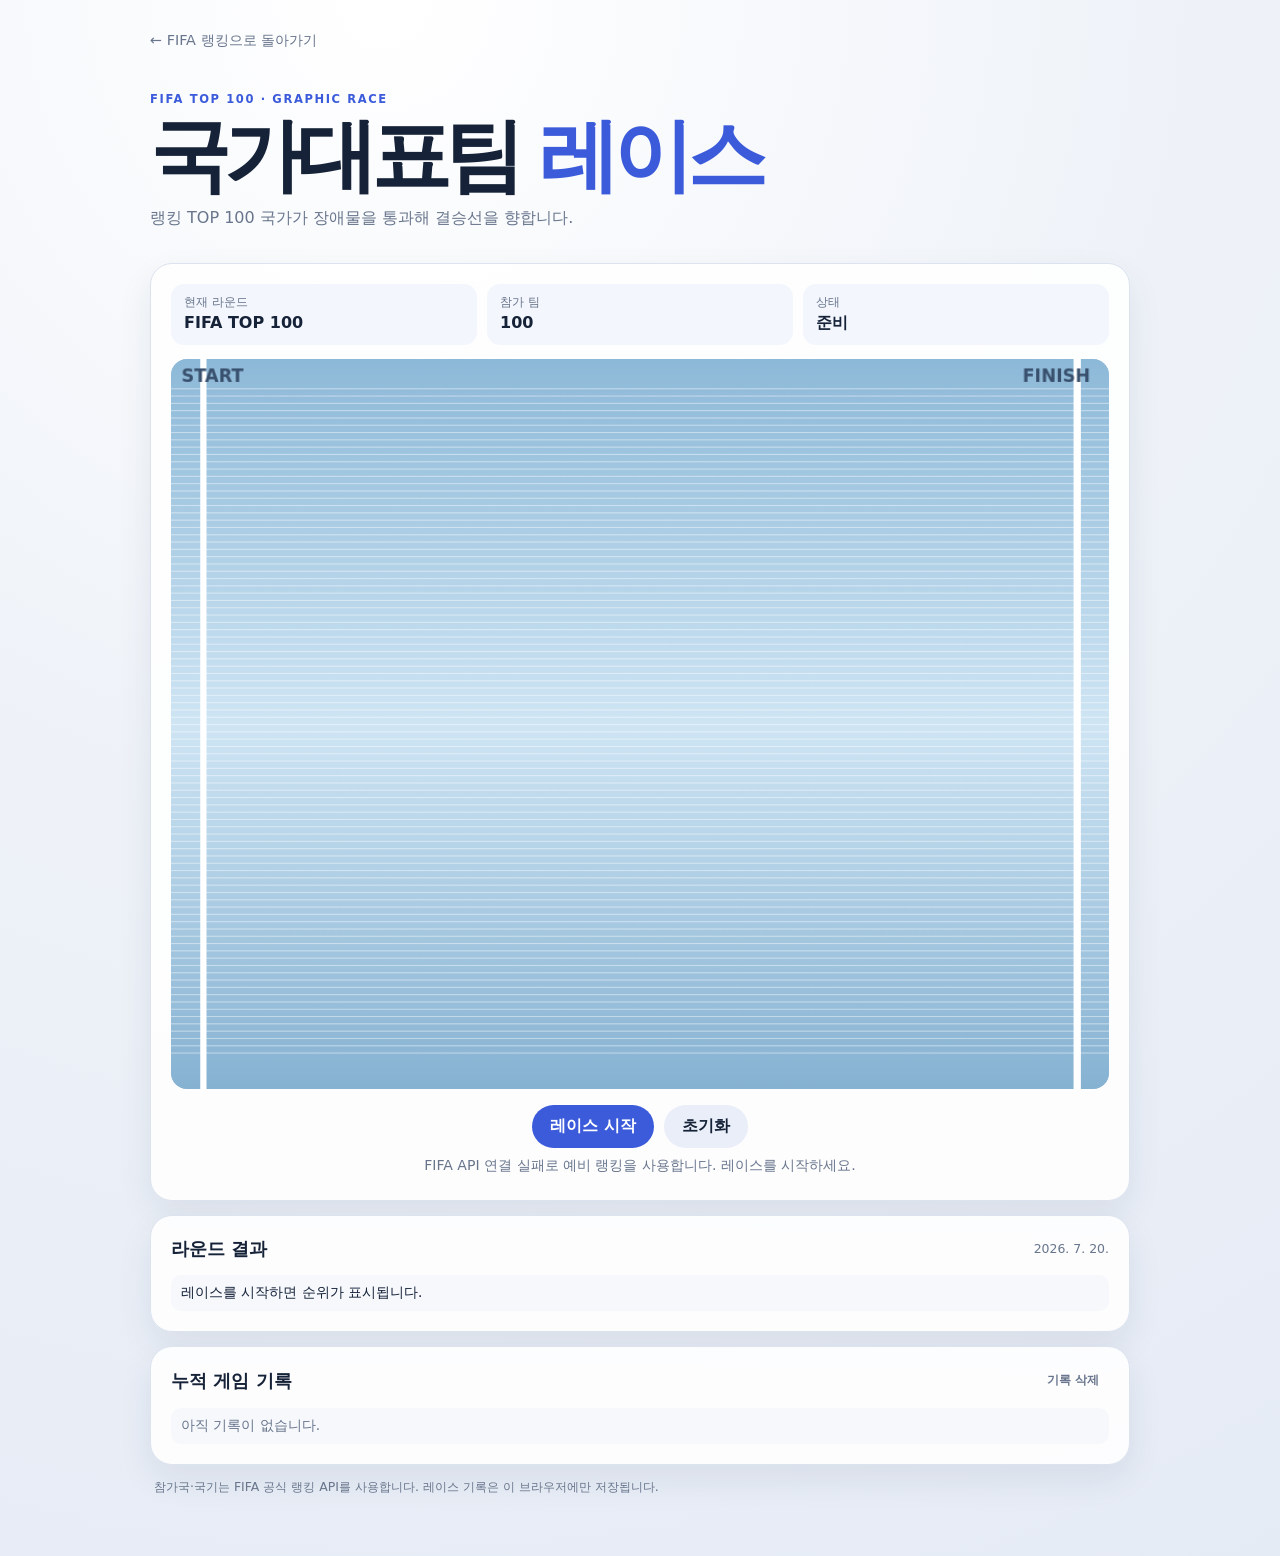
==== football.html @ ff51bb45 "Add FIFA ranking fallback and Korean names" ====
<!doctype html>
<html lang="ko">
  <head>
    <meta charset="utf-8">
    <meta name="viewport" content="width=device-width, initial-scale=1">
    <meta name="description" content="FIFA TOP 100 국가대표팀 그래픽 레이스 토너먼트">
    <title>FIFA TOP 100 그래픽 레이스</title>
    <link rel="stylesheet" href="football.css?v=2">
    <script type="module" src="football.js?v=3"></script>
  </head>
  <body>
    <main class="football-shell">
      <a class="back-link" href="rankings.html">← FIFA 랭킹으로 돌아가기</a>
      <header class="football-header">
        <p class="eyebrow">FIFA TOP 100 · GRAPHIC RACE</p>
        <h1>국가대표팀 <span>레이스</span></h1>
        <p>랭킹 TOP 100 국가가 장애물을 통과해 결승선을 향합니다.</p>
      </header>

      <section class="race-panel" aria-label="레이스 게임">
        <div class="race-toolbar">
          <div><span class="label">현재 라운드</span><strong id="round-label">FIFA TOP 100</strong></div>
          <div><span class="label">참가 팀</span><strong id="team-count">100</strong></div>
          <div><span class="label">상태</span><strong id="race-status">준비</strong></div>
        </div>
        <div class="canvas-wrap"><canvas id="race-canvas" width="900" height="700" aria-label="국가대표팀 가로 레이스 그래픽"></canvas><div id="canvas-loading" class="canvas-loading">FIFA TOP 100을 불러오는 중입니다…</div></div>
        <div class="race-controls"><button id="start-race" class="primary-button" type="button" disabled>레이스 시작</button><button id="reset-race" class="secondary-button" type="button">초기화</button></div>
        <p id="race-message" class="race-message" role="status" aria-live="polite"></p>
      </section>

      <section class="standings-panel" aria-labelledby="standings-title">
        <div class="section-heading"><h2 id="standings-title">라운드 결과</h2><span id="last-update"></span></div>
        <ol id="standings-list" class="standings-list"><li>레이스를 시작하면 순위가 표시됩니다.</li></ol>
      </section>

      <section class="history-panel" aria-labelledby="history-title">
        <div class="section-heading"><h2 id="history-title">누적 게임 기록</h2><button id="clear-history" class="text-button" type="button">기록 삭제</button></div>
        <ul id="history-list" class="history-list"><li>아직 기록이 없습니다.</li></ul>
      </section>
      <p class="source-note">참가국·국기는 FIFA 공식 랭킹 API를 사용합니다. 레이스 기록은 이 브라우저에만 저장됩니다.</p>
    </main>
  </body>
</html>
---- football.css ----
:root { --ink:#152238; --muted:#68758c; --paper:#eef2f8; --card:#fff; --line:#dce3ef; --accent:#3b5bdb; --good:#087443; --bad:#b42318; }
* { box-sizing:border-box; }
body { margin:0; min-height:100vh; color:var(--ink); background:radial-gradient(circle at 30% 0,#fff 0,#eef2f8 45%,#e5ebf5 100%); font-family:system-ui,"Noto Sans KR",sans-serif; }
.football-shell { width:min(980px,calc(100% - 32px)); margin:0 auto; padding:30px 0 60px; } .back-link { color:var(--muted); font-size:.9rem; text-decoration:none; } .back-link:hover { color:var(--ink); }
.football-header { padding:42px 0 20px; } .eyebrow { margin:0 0 10px; color:var(--accent); font-size:.72rem; font-weight:800; letter-spacing:.14em; } h1 { margin:0 0 12px; font-size:clamp(2.5rem,8vw,5rem); line-height:1; letter-spacing:-.08em; } h1 span { color:var(--accent); } .football-header p:last-child { margin:0; color:var(--muted); }
.race-panel,.standings-panel,.history-panel { margin-top:14px; padding:20px; border:1px solid var(--line); border-radius:22px; background:rgba(255,255,255,.9); box-shadow:0 14px 34px rgba(31,47,78,.08); } .race-toolbar { display:grid; grid-template-columns:repeat(3,1fr); gap:10px; margin-bottom:14px; } .race-toolbar div { padding:11px 13px; border-radius:13px; background:#f3f6fc; } .label { display:block; color:var(--muted); font-size:.72rem; } .race-toolbar strong { display:block; margin-top:3px; font-size:1rem; }
.canvas-wrap { position:relative; width:100%; overflow:hidden; border-radius:16px; background:#b8d5ef; } canvas { display:block; width:100%; height:auto; background:#b8d5ef; } .canvas-loading { position:absolute; inset:0; display:grid; place-items:center; color:#fff; background:rgba(21,34,56,.7); font-weight:800; } .canvas-loading[hidden] { display:none; }
.race-controls { display:flex; justify-content:center; gap:10px; margin:16px 0 8px; } .primary-button,.secondary-button,.text-button { padding:11px 18px; border:0; border-radius:999px; cursor:pointer; font:inherit; font-weight:800; } .primary-button { color:#fff; background:var(--accent); } .primary-button:hover { background:#2f49b3; } .primary-button:disabled { cursor:wait; opacity:.5; } .secondary-button { color:var(--ink); background:#e9eef8; } .text-button { padding:5px 10px; color:var(--muted); background:transparent; font-size:.78rem; } .text-button:hover { color:var(--bad); } .race-message { min-height:24px; margin:0; color:var(--muted); text-align:center; font-size:.88rem; }
.section-heading { display:flex; align-items:center; justify-content:space-between; gap:12px; } h2 { margin:0; font-size:1.15rem; } #last-update { color:var(--muted); font-size:.78rem; } .standings-list,.history-list { display:grid; gap:7px; margin:14px 0 0; padding:0; list-style:none; } .standings-list li,.history-list li { display:flex; align-items:center; gap:10px; padding:9px 10px; border-radius:10px; background:#f6f8fc; font-size:.85rem; } .standings-list li strong { min-width:30px; color:var(--accent); } .rank-note { margin-left:auto; color:var(--muted); font-size:.74rem; } .mini-flag { width:28px; height:19px; border-radius:3px; object-fit:cover; } .history-list li { justify-content:space-between; color:var(--muted); } .history-list strong { color:var(--ink); } .source-note { margin:14px 4px 0; color:var(--muted); font-size:.78rem; }
@media (max-width:560px) { .football-shell { width:min(100% - 24px,980px); padding-top:20px; } .football-header { padding:36px 0 18px; } .race-panel,.standings-panel,.history-panel { padding:14px; border-radius:18px; } .race-toolbar { gap:6px; } .race-toolbar div { padding:9px 8px; } .race-toolbar strong { font-size:.84rem; } .race-controls button { flex:1; padding-inline:10px; } }
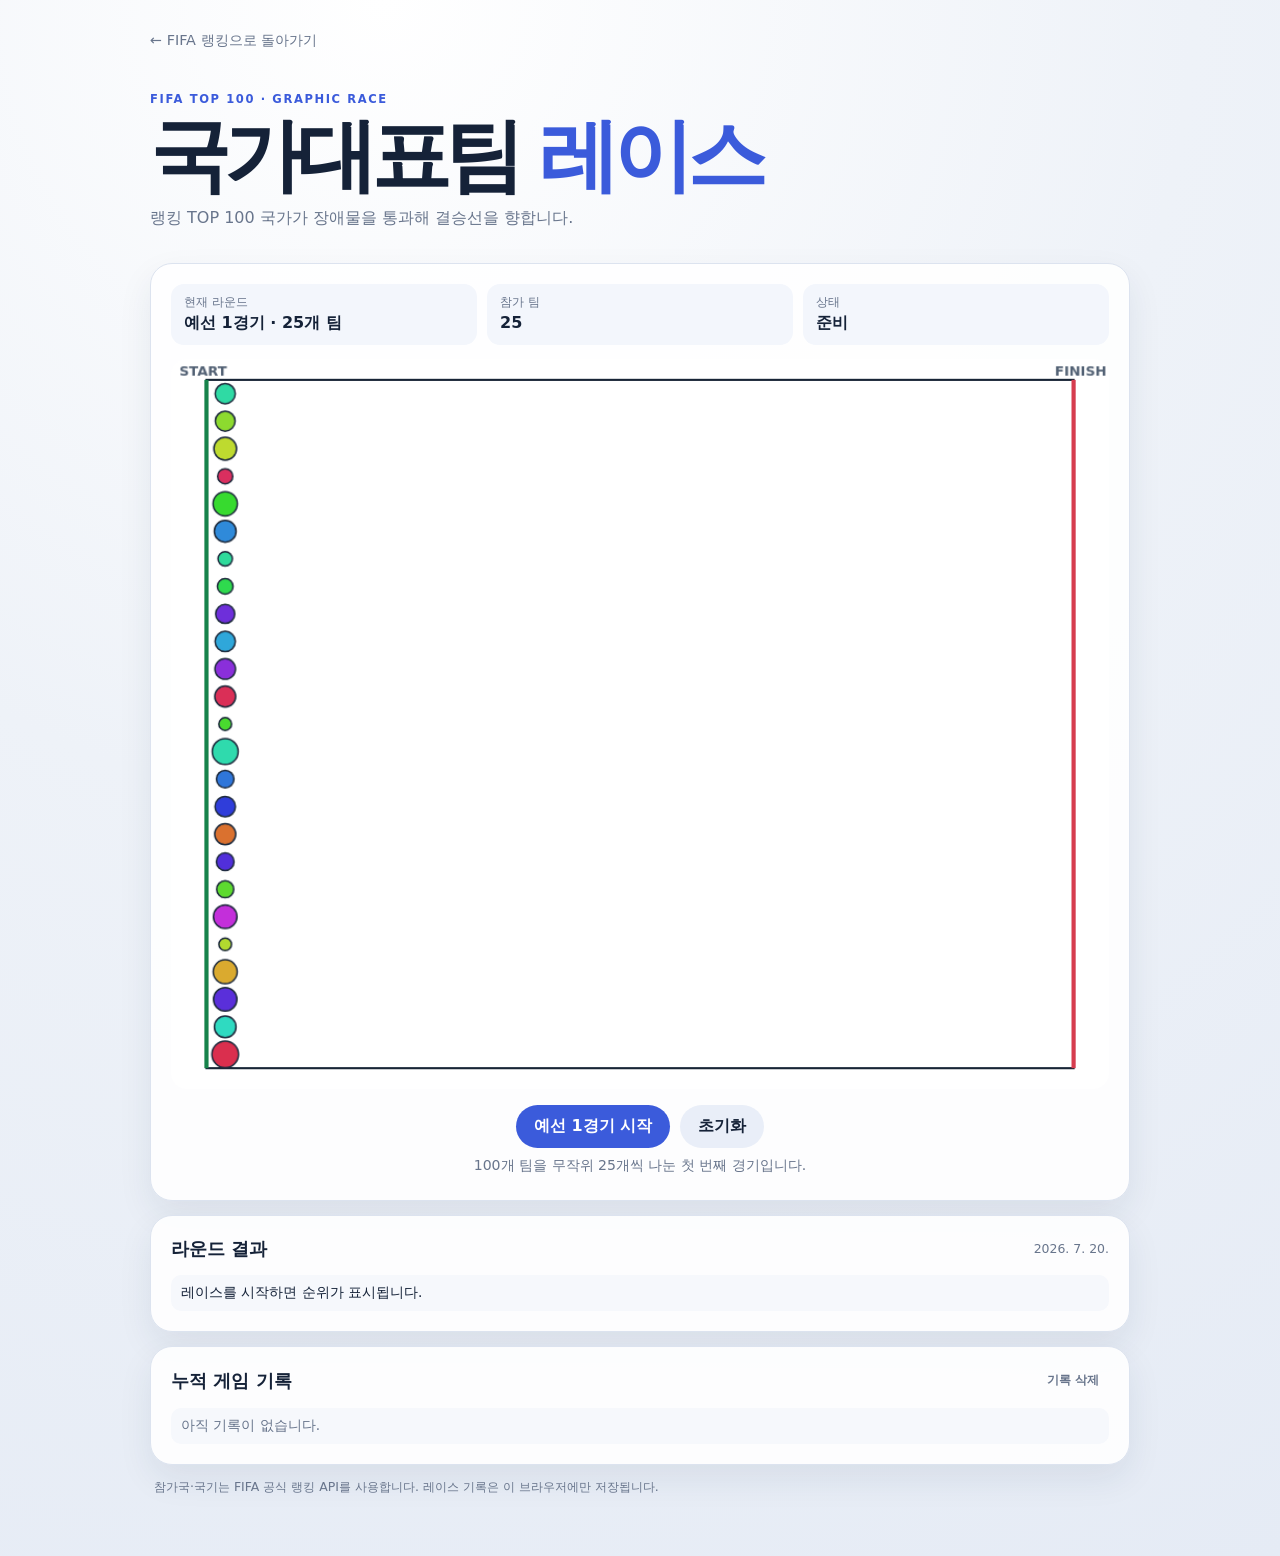
==== commit da05fd4e: "Rebuild football tournament physics" ====
--- a/football.html
+++ b/football.html
@@ -5,8 +5,8 @@
     <meta name="viewport" content="width=device-width, initial-scale=1">
     <meta name="description" content="FIFA TOP 100 국가대표팀 그래픽 레이스 토너먼트">
     <title>FIFA TOP 100 그래픽 레이스</title>
-    <link rel="stylesheet" href="football.css?v=2">
-    <script type="module" src="football.js?v=3"></script>
+    <link rel="stylesheet" href="football.css?v=3">
+    <script type="module" src="football.js?v=5"></script>
   </head>
   <body>
     <main class="football-shell">
--- a/football.css
+++ b/football.css
@@ -4,7 +4,7 @@
 .football-shell { width:min(980px,calc(100% - 32px)); margin:0 auto; padding:30px 0 60px; } .back-link { color:var(--muted); font-size:.9rem; text-decoration:none; } .back-link:hover { color:var(--ink); }
 .football-header { padding:42px 0 20px; } .eyebrow { margin:0 0 10px; color:var(--accent); font-size:.72rem; font-weight:800; letter-spacing:.14em; } h1 { margin:0 0 12px; font-size:clamp(2.5rem,8vw,5rem); line-height:1; letter-spacing:-.08em; } h1 span { color:var(--accent); } .football-header p:last-child { margin:0; color:var(--muted); }
 .race-panel,.standings-panel,.history-panel { margin-top:14px; padding:20px; border:1px solid var(--line); border-radius:22px; background:rgba(255,255,255,.9); box-shadow:0 14px 34px rgba(31,47,78,.08); } .race-toolbar { display:grid; grid-template-columns:repeat(3,1fr); gap:10px; margin-bottom:14px; } .race-toolbar div { padding:11px 13px; border-radius:13px; background:#f3f6fc; } .label { display:block; color:var(--muted); font-size:.72rem; } .race-toolbar strong { display:block; margin-top:3px; font-size:1rem; }
-.canvas-wrap { position:relative; width:100%; overflow:hidden; border-radius:16px; background:#b8d5ef; } canvas { display:block; width:100%; height:auto; background:#b8d5ef; } .canvas-loading { position:absolute; inset:0; display:grid; place-items:center; color:#fff; background:rgba(21,34,56,.7); font-weight:800; } .canvas-loading[hidden] { display:none; }
+.canvas-wrap { position:relative; width:100%; overflow:hidden; border-radius:16px; background:#fff; } canvas { display:block; width:100%; height:auto; background:#fff; } .canvas-loading { position:absolute; inset:0; display:grid; place-items:center; color:#fff; background:rgba(21,34,56,.7); font-weight:800; } .canvas-loading[hidden] { display:none; }
 .race-controls { display:flex; justify-content:center; gap:10px; margin:16px 0 8px; } .primary-button,.secondary-button,.text-button { padding:11px 18px; border:0; border-radius:999px; cursor:pointer; font:inherit; font-weight:800; } .primary-button { color:#fff; background:var(--accent); } .primary-button:hover { background:#2f49b3; } .primary-button:disabled { cursor:wait; opacity:.5; } .secondary-button { color:var(--ink); background:#e9eef8; } .text-button { padding:5px 10px; color:var(--muted); background:transparent; font-size:.78rem; } .text-button:hover { color:var(--bad); } .race-message { min-height:24px; margin:0; color:var(--muted); text-align:center; font-size:.88rem; }
 .section-heading { display:flex; align-items:center; justify-content:space-between; gap:12px; } h2 { margin:0; font-size:1.15rem; } #last-update { color:var(--muted); font-size:.78rem; } .standings-list,.history-list { display:grid; gap:7px; margin:14px 0 0; padding:0; list-style:none; } .standings-list li,.history-list li { display:flex; align-items:center; gap:10px; padding:9px 10px; border-radius:10px; background:#f6f8fc; font-size:.85rem; } .standings-list li strong { min-width:30px; color:var(--accent); } .rank-note { margin-left:auto; color:var(--muted); font-size:.74rem; } .mini-flag { width:28px; height:19px; border-radius:3px; object-fit:cover; } .history-list li { justify-content:space-between; color:var(--muted); } .history-list strong { color:var(--ink); } .source-note { margin:14px 4px 0; color:var(--muted); font-size:.78rem; }
 @media (max-width:560px) { .football-shell { width:min(100% - 24px,980px); padding-top:20px; } .football-header { padding:36px 0 18px; } .race-panel,.standings-panel,.history-panel { padding:14px; border-radius:18px; } .race-toolbar { gap:6px; } .race-toolbar div { padding:9px 8px; } .race-toolbar strong { font-size:.84rem; } .race-controls button { flex:1; padding-inline:10px; } }
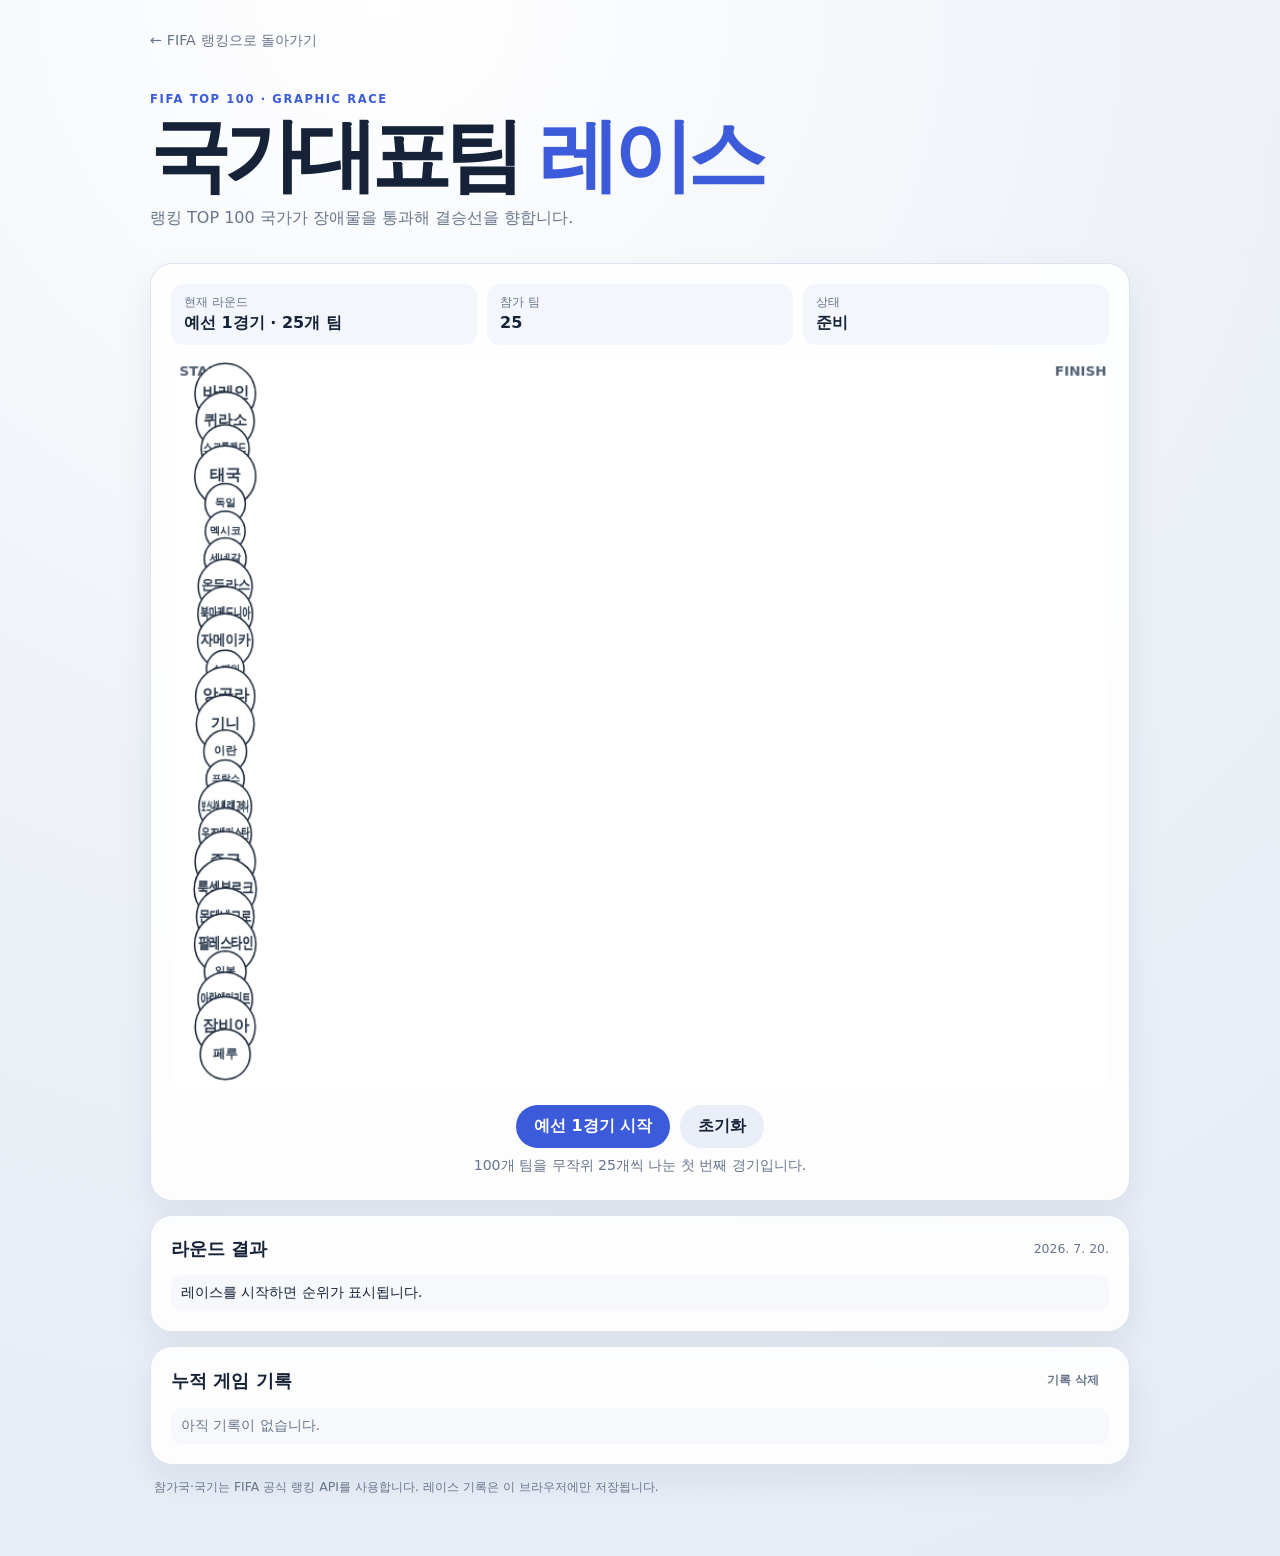
==== commit 655cf7c9: "Guarantee post-obstacle recovery acceleration" ====
--- a/football.html
+++ b/football.html
@@ -6,7 +6,7 @@
     <meta name="description" content="FIFA TOP 100 국가대표팀 그래픽 레이스 토너먼트">
     <title>FIFA TOP 100 그래픽 레이스</title>
     <link rel="stylesheet" href="football.css?v=3">
-    <script type="module" src="football.js?v=5"></script>
+    <script type="module" src="football.js?v=6"></script>
   </head>
   <body>
     <main class="football-shell">
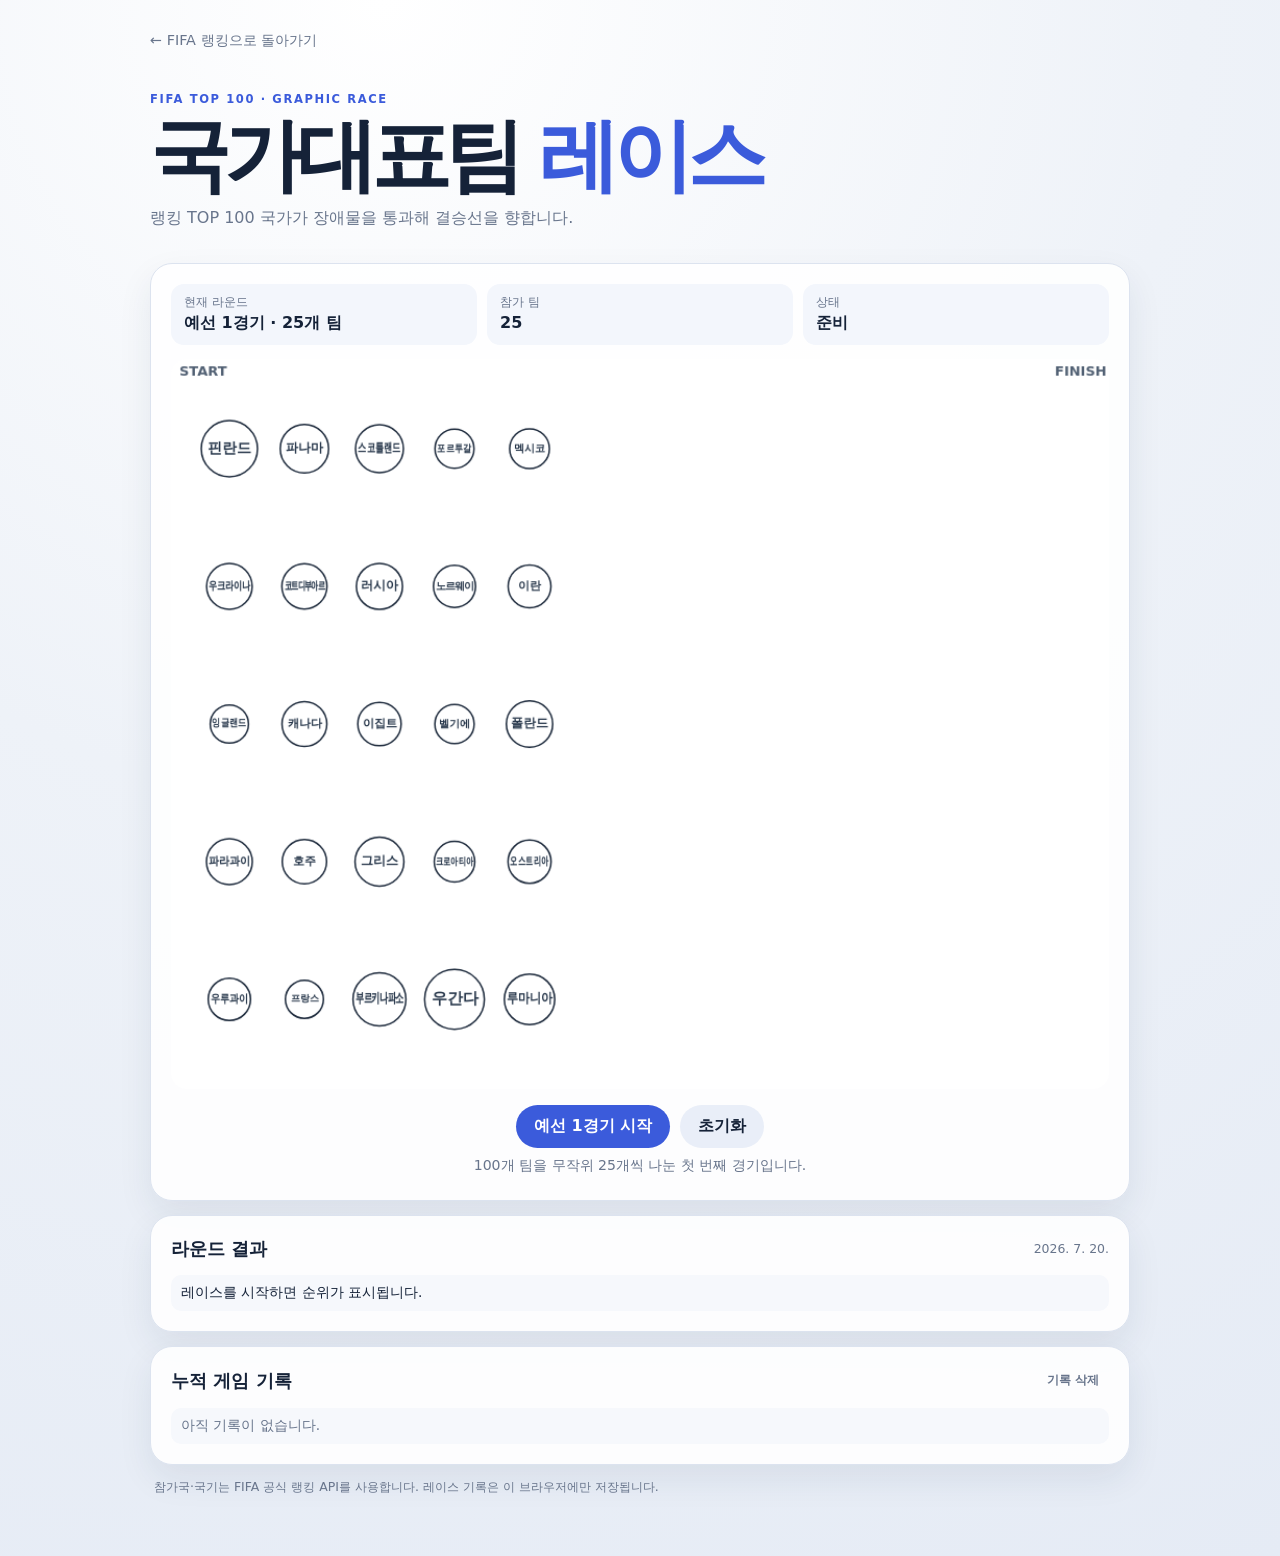
==== commit b4964b1f: "Replace custom race collisions with Matter.js" ====
--- a/football.html
+++ b/football.html
@@ -6,7 +6,8 @@
     <meta name="description" content="FIFA TOP 100 국가대표팀 그래픽 레이스 토너먼트">
     <title>FIFA TOP 100 그래픽 레이스</title>
     <link rel="stylesheet" href="football.css?v=3">
-    <script type="module" src="football.js?v=6"></script>
+    <script src="vendor/matter.min.js?v=0.20.0"></script>
+    <script type="module" src="football.js?v=7"></script>
   </head>
   <body>
     <main class="football-shell">
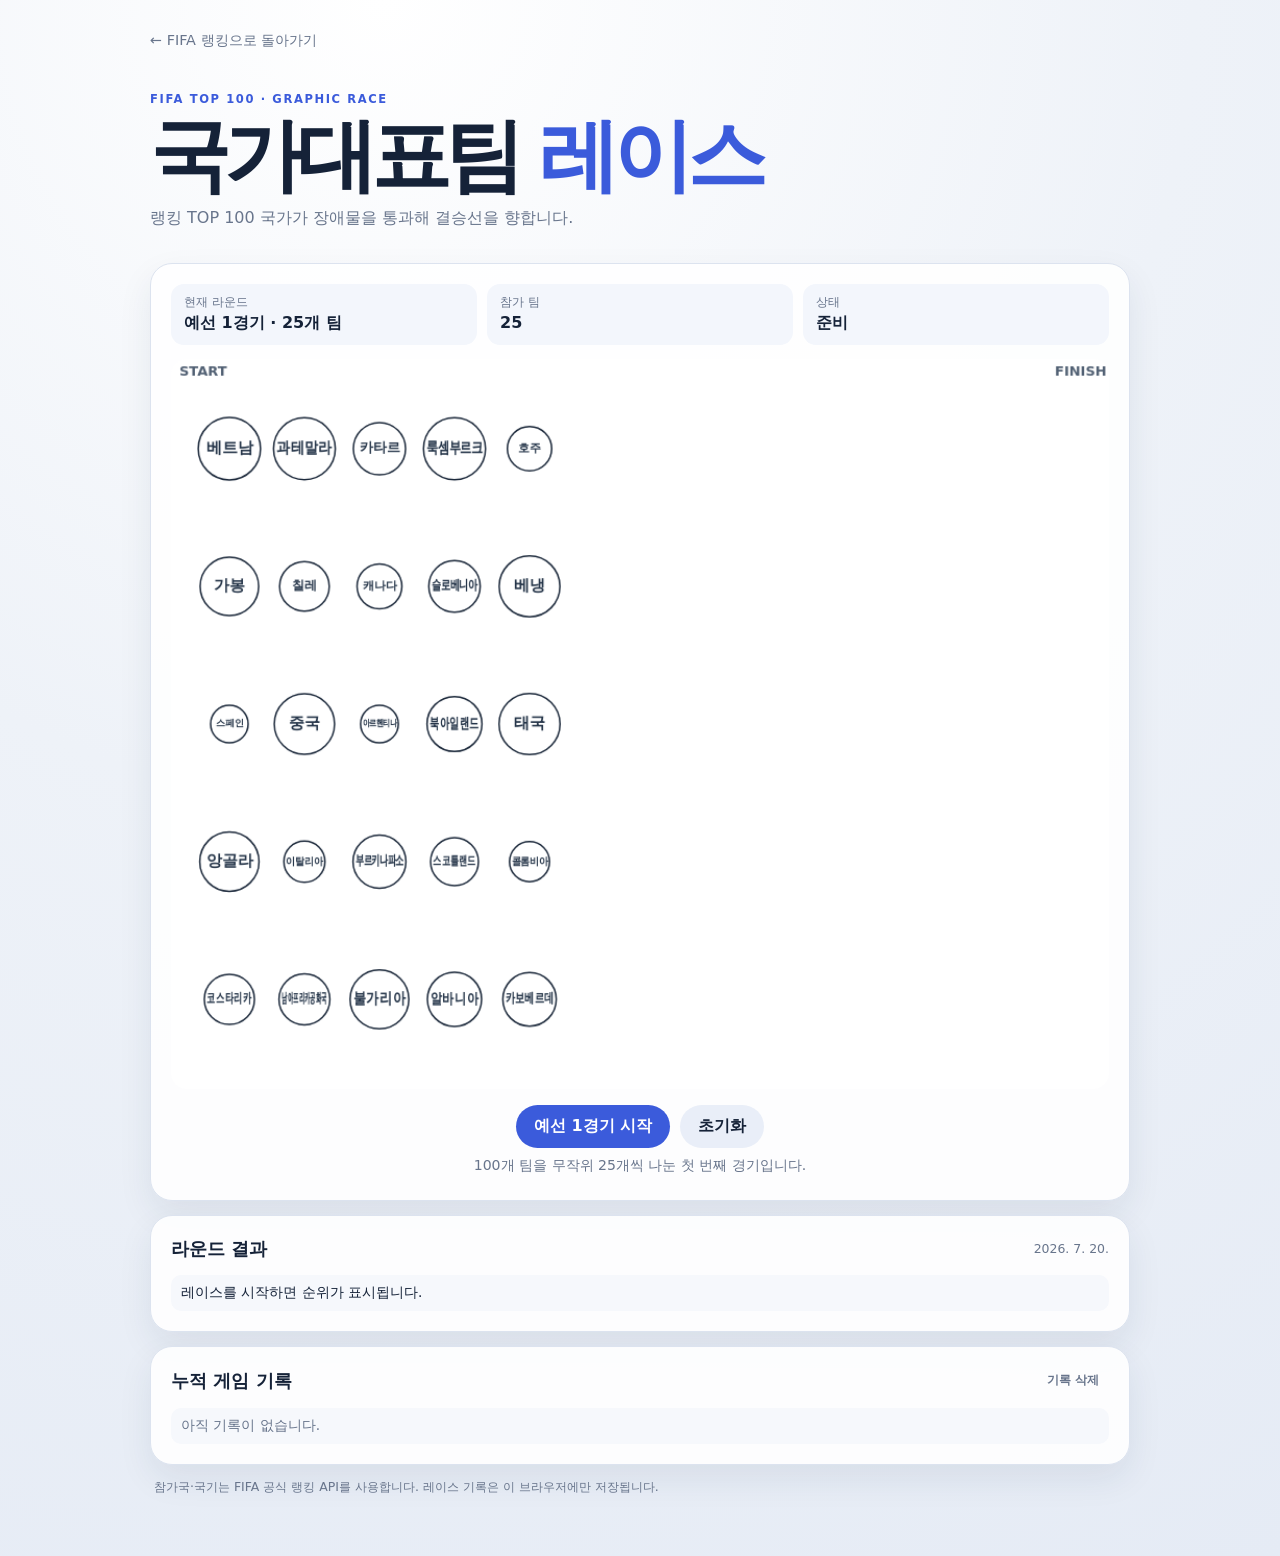
==== commit 787bc749: "Add varied interactive race obstacles" ====
--- a/football.html
+++ b/football.html
@@ -7,7 +7,7 @@
     <title>FIFA TOP 100 그래픽 레이스</title>
     <link rel="stylesheet" href="football.css?v=3">
     <script src="vendor/matter.min.js?v=0.20.0"></script>
-    <script type="module" src="football.js?v=7"></script>
+    <script type="module" src="football.js?v=8"></script>
   </head>
   <body>
     <main class="football-shell">
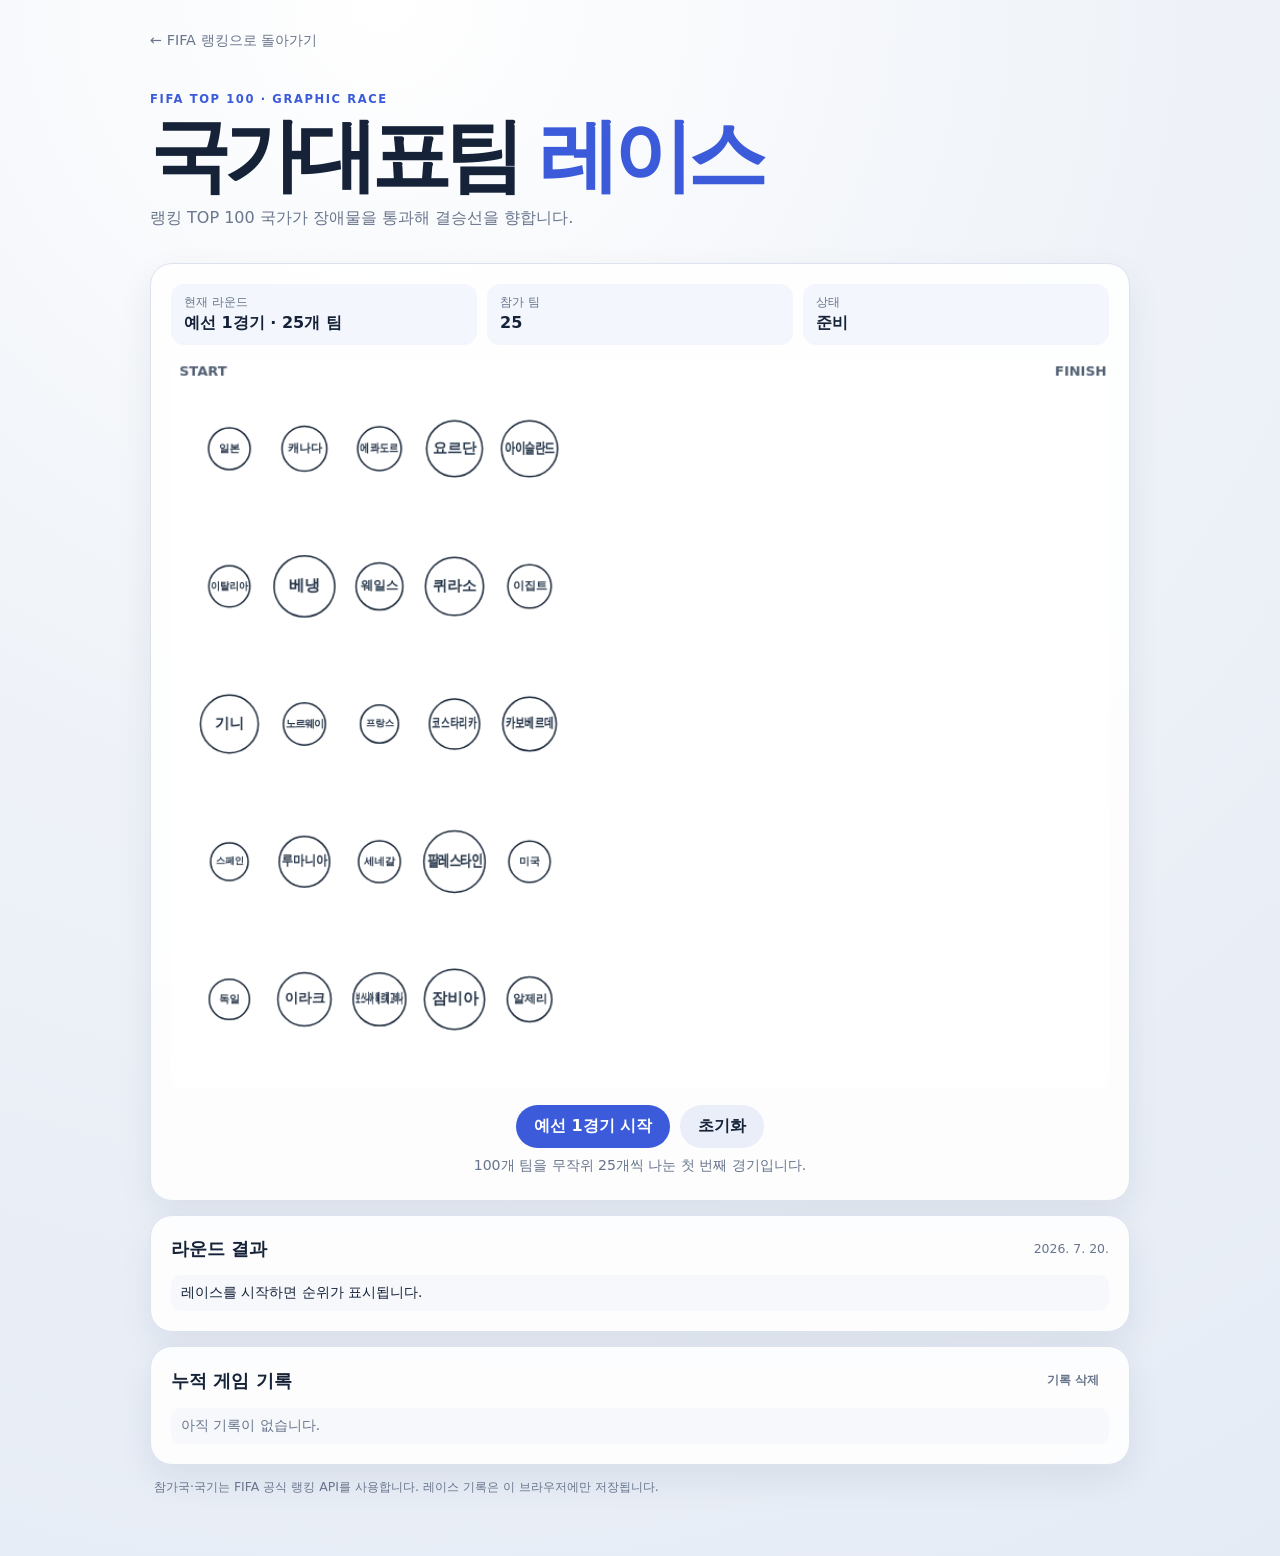
==== commit 59c98e80: "Fix standings flags and race lane variety" ====
--- a/football.html
+++ b/football.html
@@ -5,9 +5,9 @@
     <meta name="viewport" content="width=device-width, initial-scale=1">
     <meta name="description" content="FIFA TOP 100 국가대표팀 그래픽 레이스 토너먼트">
     <title>FIFA TOP 100 그래픽 레이스</title>
-    <link rel="stylesheet" href="football.css?v=3">
+    <link rel="stylesheet" href="football.css?v=4">
     <script src="vendor/matter.min.js?v=0.20.0"></script>
-    <script type="module" src="football.js?v=8"></script>
+    <script type="module" src="football.js?v=9"></script>
   </head>
   <body>
     <main class="football-shell">
--- a/football.css
+++ b/football.css
@@ -7,4 +7,6 @@
 .canvas-wrap { position:relative; width:100%; overflow:hidden; border-radius:16px; background:#fff; } canvas { display:block; width:100%; height:auto; background:#fff; } .canvas-loading { position:absolute; inset:0; display:grid; place-items:center; color:#fff; background:rgba(21,34,56,.7); font-weight:800; } .canvas-loading[hidden] { display:none; }
 .race-controls { display:flex; justify-content:center; gap:10px; margin:16px 0 8px; } .primary-button,.secondary-button,.text-button { padding:11px 18px; border:0; border-radius:999px; cursor:pointer; font:inherit; font-weight:800; } .primary-button { color:#fff; background:var(--accent); } .primary-button:hover { background:#2f49b3; } .primary-button:disabled { cursor:wait; opacity:.5; } .secondary-button { color:var(--ink); background:#e9eef8; } .text-button { padding:5px 10px; color:var(--muted); background:transparent; font-size:.78rem; } .text-button:hover { color:var(--bad); } .race-message { min-height:24px; margin:0; color:var(--muted); text-align:center; font-size:.88rem; }
 .section-heading { display:flex; align-items:center; justify-content:space-between; gap:12px; } h2 { margin:0; font-size:1.15rem; } #last-update { color:var(--muted); font-size:.78rem; } .standings-list,.history-list { display:grid; gap:7px; margin:14px 0 0; padding:0; list-style:none; } .standings-list li,.history-list li { display:flex; align-items:center; gap:10px; padding:9px 10px; border-radius:10px; background:#f6f8fc; font-size:.85rem; } .standings-list li strong { min-width:30px; color:var(--accent); } .rank-note { margin-left:auto; color:var(--muted); font-size:.74rem; } .mini-flag { width:28px; height:19px; border-radius:3px; object-fit:cover; } .history-list li { justify-content:space-between; color:var(--muted); } .history-list strong { color:var(--ink); } .source-note { margin:14px 4px 0; color:var(--muted); font-size:.78rem; }
+.flag-fallback { display:inline-flex; width:28px; height:19px; align-items:center; justify-content:center; font-size:20px; line-height:1; }
+.flag-fallback[hidden] { display:none; }
 @media (max-width:560px) { .football-shell { width:min(100% - 24px,980px); padding-top:20px; } .football-header { padding:36px 0 18px; } .race-panel,.standings-panel,.history-panel { padding:14px; border-radius:18px; } .race-toolbar { gap:6px; } .race-toolbar div { padding:9px 8px; } .race-toolbar strong { font-size:.84rem; } .race-controls button { flex:1; padding-inline:10px; } }
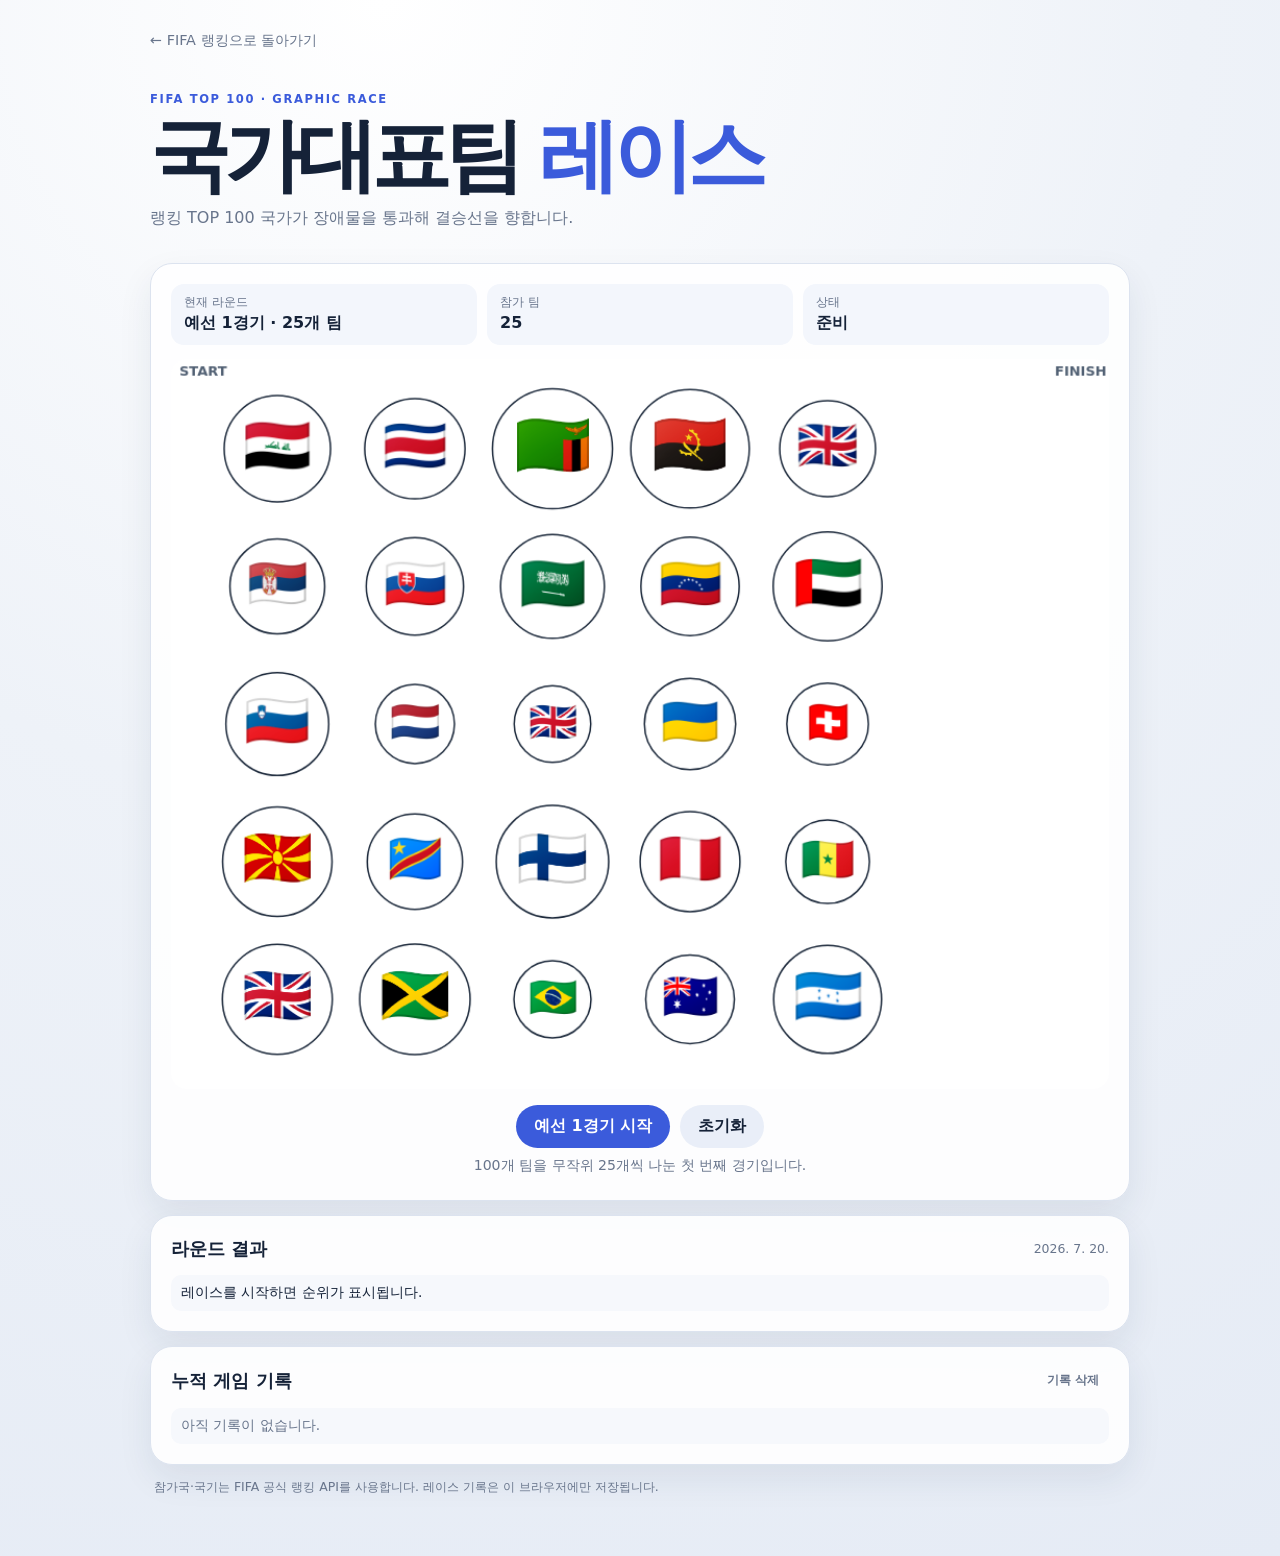
==== commit 7da43200: "Enhance graphic race balls and obstacles" ====
--- a/football.html
+++ b/football.html
@@ -5,9 +5,9 @@
     <meta name="viewport" content="width=device-width, initial-scale=1">
     <meta name="description" content="FIFA TOP 100 국가대표팀 그래픽 레이스 토너먼트">
     <title>FIFA TOP 100 그래픽 레이스</title>
-    <link rel="stylesheet" href="football.css?v=4">
+    <link rel="stylesheet" href="football.css?v=5">
     <script src="vendor/matter.min.js?v=0.20.0"></script>
-    <script type="module" src="football.js?v=9"></script>
+    <script type="module" src="football.js?v=10"></script>
   </head>
   <body>
     <main class="football-shell">
